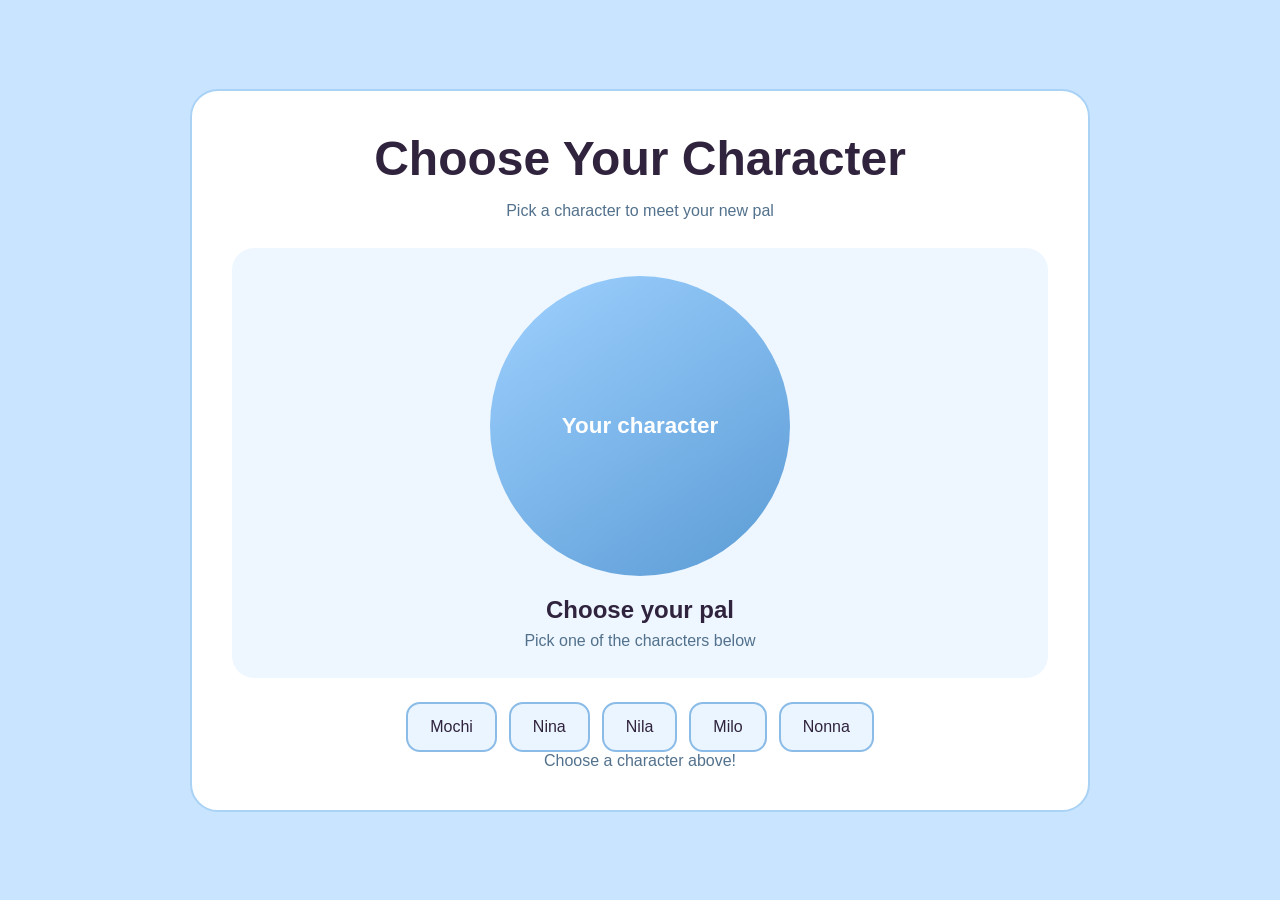
==== index.html @ 972b1bf8 "the first look of the website and made an images map for the devlog" ====
<!DOCTYPE html>
<html lang="en">
<head>
    <meta charset="UTF-8">
    <meta name="viewport" content="width=device-width, initial-scale=1.0">
    <title>Document</title>
    <link rel="stylesheet" href="./css/style.css">
</head>
<body>
    <main>
        <h1>Choose Your Character</h1>
        <p>Pick a character to meet your new pal</p>
        <div class="character-preview">
            <div class="character-placeholder"> Your character</div>
            <h2 id="selected-name">Choose your pal</h2>
            <p id="message">Pick one of the characters below</p>
        </div>
        <section class="characters">
            <button class="character" data-name="Mochi">Mochi</button>
            <button class="character" data-name="Nina">Nina</button>
            <button class="character" data-name="Mila">Nila</button>
            <button class="character" data-name="Milo">Milo</button>
            <button class="character" data-name="Nonna">Nonna</button>
        </section>
        
        <p id="message">Choose a character above!</p>
    </main>
    <script src="./js/main.js"></script>
</body>
</html>
---- css/style.css ----
*{
    box-sizing: border-box;
}
body{
    margin: 0;
    min-height: 100vh;
    padding: 32px 16px;
    display: grid;
    place-items: center;
    background: #c9e4ff;
    color: #30233d;
    font-family: 'Franklin Gothic Medium', 'Arial Narrow', Arial, sans-serif; 
}
main{
    width: min(900px, 92vw);
    padding: 40px;
    text-align: center;
    background: #ffffff;
    border: 2px solid #a9d2f5;
    border-radius: 28px; 
}
h1{
    margin: 0 0 10px;
    font-size: clamp(2rem, 5vw, 3rem);
}
main > p {
    margin-bottom: 28px;
    color: #52718c;
}
.character-preview{
    padding: 28px;
    background: #eef7ff;
    border-radius: 22px;
}
.character-placeholder{
    width: min(300px, 70vw);
    aspect-ratio: 1;
    margin: 0 auto 20px;
    display: grid;
    place-items: center;
    border-radius: 50%;
    background: linear-gradient(145deg, #9ed1ff, #5b9bd5);
    color: white;
    font-size: 1.4rem;
    font-weight: bold;
}
.character-preview h2 {
    margin: 0 0 8px;
}
#message {
    margin: 0;
    color: #52718c;
}

.characters{
    display: flex;
    justify-content: center;
    flex-wrap: wrap;
    gap: 12px;
    margin-top: 24px;
}
.character{
    padding: 14px 22px;
    border: 2px solid #8bbce8;
    border-radius:14px;
    background: #eaf5ff;
    color: #30233d;
    font-size: 1rem;
    cursor:pointer;
}
.character:hover{
    background: #7ab3e6;
    color: #ffffff;
}
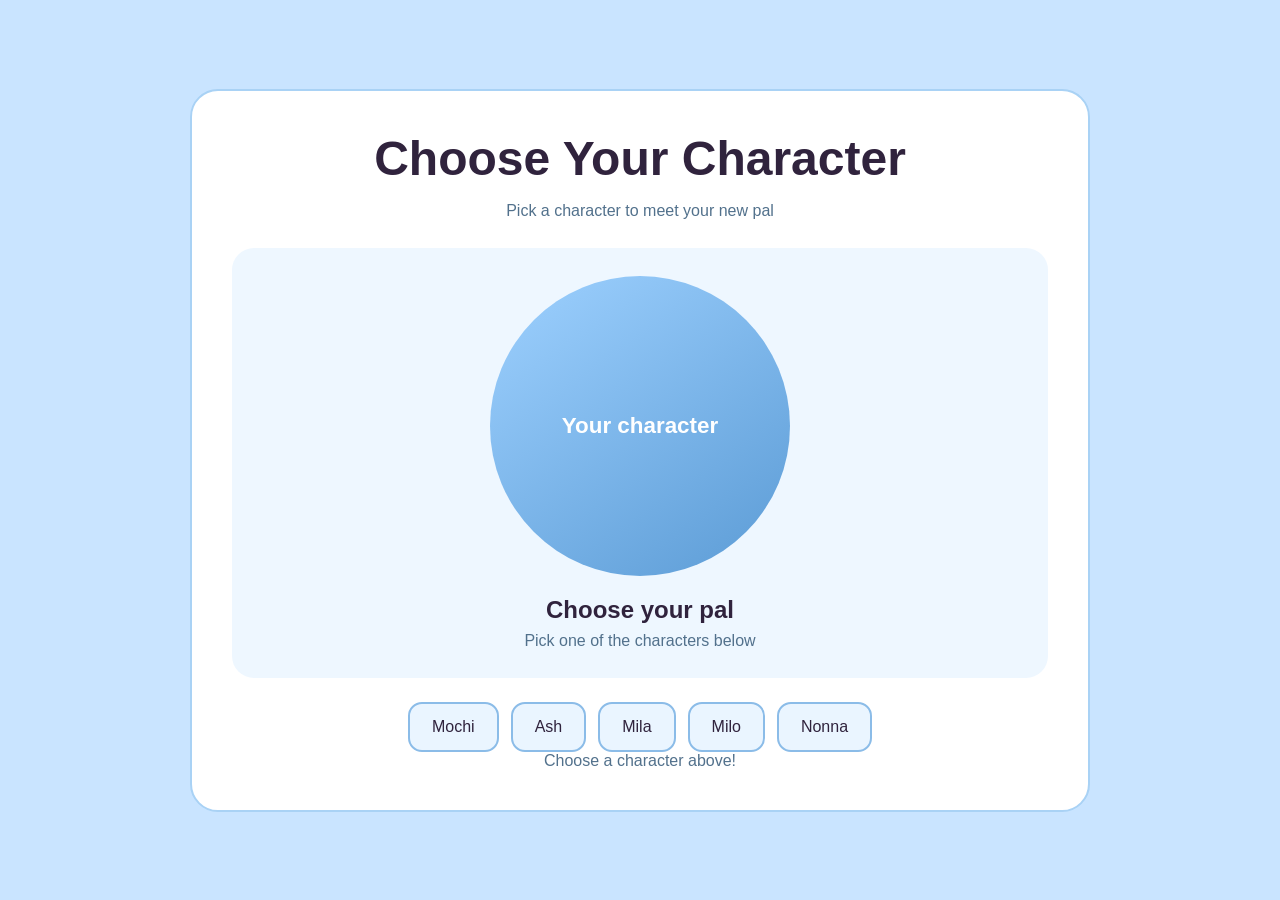
==== commit 7ea9c28f: "Add character descriptions to the selection page" ====
--- a/index.html
+++ b/index.html
@@ -17,8 +17,8 @@
         </div>
         <section class="characters">
             <button class="character" data-name="Mochi">Mochi</button>
-            <button class="character" data-name="Nina">Nina</button>
-            <button class="character" data-name="Mila">Nila</button>
+            <button class="character" data-name="Ash">Ash</button>
+            <button class="character" data-name="Mila">Mila</button>
             <button class="character" data-name="Milo">Milo</button>
             <button class="character" data-name="Nonna">Nonna</button>
         </section>
--- a/css/style.css
+++ b/css/style.css
@@ -72,3 +72,6 @@
     background: #7ab3e6;
     color: #ffffff;
 }
+.character {
+    transition: transform 180 ease, background-color 180ms ease;
+}
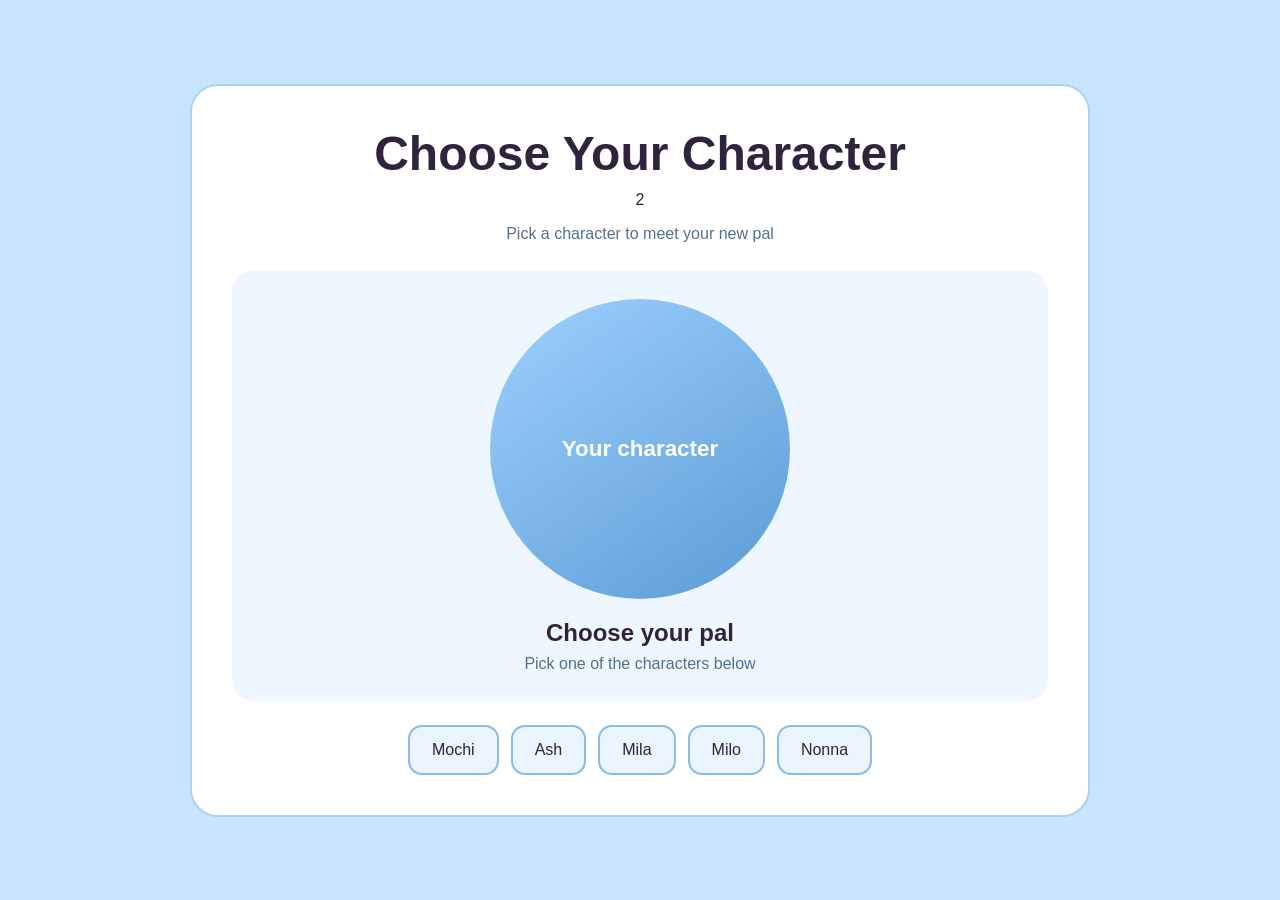
==== commit b11ed701: "building the character details page" ====
--- a/index.html
+++ b/index.html
@@ -8,7 +8,7 @@
 </head>
 <body>
     <main>
-        <h1>Choose Your Character</h1>
+        <h1>Choose Your Character</h1>2
         <p>Pick a character to meet your new pal</p>
         <div class="character-preview">
             <div class="character-placeholder"> Your character</div>
@@ -16,14 +16,14 @@
             <p id="message">Pick one of the characters below</p>
         </div>
         <section class="characters">
-            <button class="character" data-name="Mochi">Mochi</button>
-            <button class="character" data-name="Ash">Ash</button>
-            <button class="character" data-name="Mila">Mila</button>
-            <button class="character" data-name="Milo">Milo</button>
-            <button class="character" data-name="Nonna">Nonna</button>
+            <button class="character" data-name="Mochi" data-description="Cute cat who is always looking for a the next adventure">Mochi</button>
+            <button class="character" data-name="Ash" data-description="An teddybear who is extremely strong and super duper adorableeee">Ash</button>
+            <button class="character" data-name="Mila" data-description="Pigiun who loves cuddles">Mila</button>
+            <button class="character" data-name="Milo" data-description="An goofy duck who is always happy">Milo</button>
+            <button class="character" data-name="Nonna" data-description="Smartass fox who thinks she knows everything">Nonna</button>
         </section>
         
-        <p id="message">Choose a character above!</p>
+
     </main>
     <script src="./js/main.js"></script>
 </body>
--- a/css/style.css
+++ b/css/style.css
@@ -74,4 +74,48 @@
 }
 .character {
     transition: transform 180 ease, background-color 180ms ease;
+}
+.character.is-selected{
+    transform: scale(1.08);
+    background-color: #4d91ce;
+    color: white;
+}
+.character-page{
+    display:flex;
+    gap: 30px;
+    max-width:1100px;
+    margin:60px auto;
+    padding:30px;
+}
+.character-model,
+.charcter-info{
+    flex: 1;
+    min-height: 500px;
+    padding: 30px;
+    border-radius: 24px;
+    background-color: white;
+}
+.character-model{
+    background-color: #d9eaff;
+}
+.character-info{
+    display: flex;
+}
+.character-model{
+    display: flex;
+    align-items:center;
+    justify-content:center;
+}
+@media (max-width: 700px) {
+    .character-page {
+        flex-direction: column;
+    }
+    .character-model,
+    .character-info{
+        min-height: 300px;
+    }
+}
+#character-name,
+#character-description {
+    color:pink;
 }
